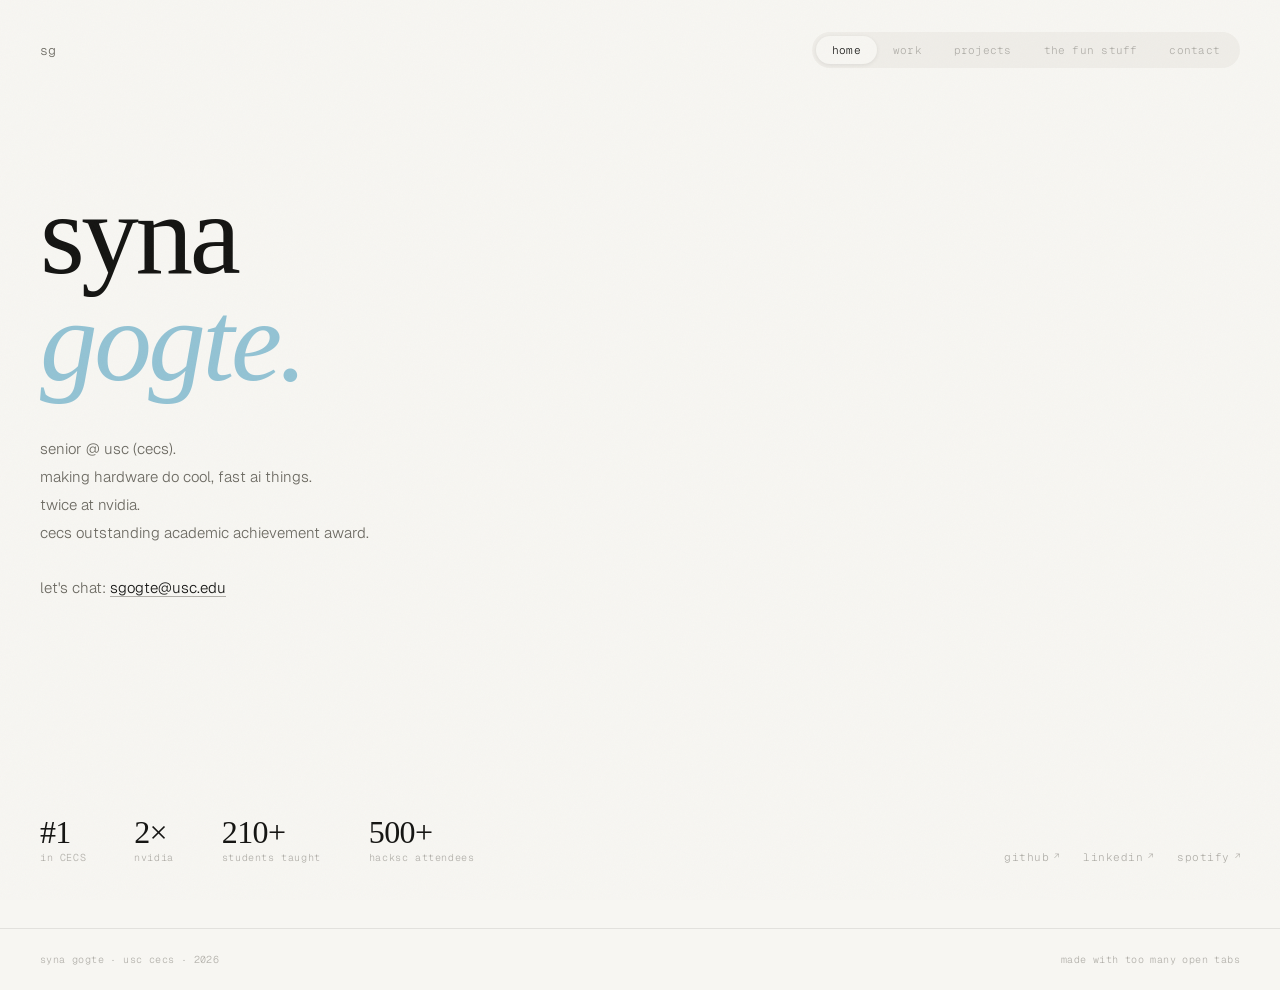
==== index.html @ 551244c1 "first draft" ====
<!DOCTYPE html>
<html lang="en">
<head>
<meta charset="UTF-8">
<meta name="viewport" content="width=device-width, initial-scale=1.0">
<title>syna gogte</title>
<link rel="preconnect" href="https://fonts.googleapis.com">
<link rel="preconnect" href="https://fonts.gstatic.com" crossorigin>
<link href="https://fonts.googleapis.com/css2?family=Zodiak:ital,wght@0,300;0,400;1,300;1,400&family=Geist+Mono:wght@300;400&family=Geist:wght@300;400&display=swap" rel="stylesheet">
<style>
*,*::before,*::after{box-sizing:border-box;margin:0;padding:0}

:root {
  --bg: #F7F6F2;
  --fg: #141412;
  --fg2: #6A6860;
  --fg3: #B0AEA8;
  --accent: #93c3d4;
  --line: rgba(20,20,18,0.09);
  --surface: #EFEDE8;
}

html { scroll-behavior: smooth; }

body {
  background: var(--bg);
  color: var(--fg);
  font-family: 'Geist', sans-serif;
  font-weight: 300;
  min-height: 100vh;
  overflow-x: hidden;
}

/* ── GRAIN ── */
body::after {
  content:'';
  position:fixed;
  inset:0;
  pointer-events:none;
  z-index:999;
  opacity:.35;
  background-image:url("data:image/svg+xml,%3Csvg xmlns='http://www.w3.org/2000/svg' width='300' height='300'%3E%3Cfilter id='n'%3E%3CfeTurbulence type='fractalNoise' baseFrequency='0.75' numOctaves='4' stitchTiles='stitch'/%3E%3C/filter%3E%3Crect width='300' height='300' filter='url(%23n)' opacity='0.08'/%3E%3C/svg%3E");
}

/* ── NAV ── */
nav {
  display: flex;
  justify-content: space-between;
  align-items: center;
  padding: 2rem 2.5rem;
  position: sticky;
  top: 0;
  z-index: 50;
  background: var(--bg);
  border-bottom: 1px solid transparent;
  transition: border-color .3s;
}
nav.scrolled { border-bottom-color: var(--line); }

.nav-logo {
  font-family: 'Geist Mono', monospace;
  font-size: 13px;
  font-weight: 300;
  color: var(--fg2);
  text-decoration: none;
  letter-spacing: -0.01em;
}

.nav-tabs {
  display: flex;
  gap: 0;
  background: var(--surface);
  border-radius: 100px;
  padding: 4px;
}

.nav-tab {
  font-family: 'Geist Mono', monospace;
  font-size: 11px;
  font-weight: 300;
  letter-spacing: 0.02em;
  color: var(--fg3);
  background: none;
  border: none;
  padding: 7px 16px;
  border-radius: 100px;
  cursor: pointer;
  transition: background .2s, color .2s;
  white-space: nowrap;
}
.nav-tab.active {
  background: var(--bg);
  color: var(--fg);
  box-shadow: 0 1px 4px rgba(0,0,0,0.08);
}
.nav-tab:hover:not(.active) { color: var(--fg2); }

/* ── PANELS ── */
.panel { display: none; }
.panel.active { display: block; }

/* ── HOME ── */
.home {
  padding: 5rem 2.5rem 4rem;
  min-height: calc(100vh - 73px);
  display: flex;
  flex-direction: column;
  justify-content: space-between;
}

.home-top {}

.home-name {
  font-family: 'Zodiak', serif;
  font-size: clamp(3.8rem, 9vw, 8.5rem);
  font-weight: 300;
  line-height: 0.93;
  letter-spacing: -0.03em;
  margin-bottom: 2.5rem;
  opacity: 0;
  animation: up .9s .1s forwards;
}

.home-name em {
  font-style: italic;
  color: var(--accent);
}

.home-desc {
  max-width: 400px;
  font-size: 15px;
  line-height: 1.85;
  color: var(--fg2);
  opacity: 0;
  animation: up .9s .3s forwards;
}

.home-desc a {
  color: var(--fg);
  text-decoration: underline;
  text-underline-offset: 3px;
  text-decoration-color: var(--fg3);
  transition: text-decoration-color .2s;
}
.home-desc a:hover { text-decoration-color: var(--accent); }

.home-bottom {
  display: flex;
  justify-content: space-between;
  align-items: flex-end;
  opacity: 0;
  animation: up .9s .5s forwards;
}

.home-facts {
  display: flex;
  gap: 3rem;
}

.fact {}

.fact-val {
  font-family: 'Zodiak', serif;
  font-size: 2rem;
  font-weight: 300;
  letter-spacing: -0.02em;
  color: var(--fg);
  line-height: 1;
  margin-bottom: 3px;
}

.fact-label {
  font-family: 'Geist Mono', monospace;
  font-size: 10px;
  color: var(--fg3);
  letter-spacing: 0.06em;
}

.home-links {
  display: flex;
  gap: 1.5rem;
}

.home-link {
  font-family: 'Geist Mono', monospace;
  font-size: 11px;
  color: var(--fg3);
  text-decoration: none;
  letter-spacing: 0.04em;
  transition: color .2s;
  display: flex;
  align-items: center;
  gap: 5px;
}
.home-link:hover { color: var(--accent); }
.home-link::after { content: '↗'; font-size: 9px; }

/* ── WORK ── */
.work { padding: 3.5rem 2.5rem 5rem; }

.section-intro {
  font-size: 13px;
  color: var(--fg3);
  font-family: 'Geist Mono', monospace;
  margin-bottom: 3rem;
  letter-spacing: 0.02em;
}

.job {
  display: grid;
  grid-template-columns: 200px 1fr;
  gap: 2rem;
  padding: 2rem 0;
  border-top: 1px solid var(--line);
}
.job:last-child { border-bottom: 1px solid var(--line); }

.job-left {}

.job-co {
  font-family: 'Zodiak', serif;
  font-size: 1.05rem;
  font-weight: 300;
  letter-spacing: -0.01em;
  color: var(--fg);
  margin-bottom: 3px;
}

.job-when {
  font-family: 'Geist Mono', monospace;
  font-size: 10px;
  color: var(--fg3);
  letter-spacing: 0.04em;
  line-height: 1.6;
}

.job-right {}

.job-title {
  font-size: 13px;
  font-weight: 400;
  color: var(--fg2);
  margin-bottom: 0.8rem;
}

.job-bullets {
  list-style: none;
  display: flex;
  flex-direction: column;
  gap: 0.45rem;
}

.job-bullets li {
  font-size: 13px;
  color: var(--fg2);
  line-height: 1.65;
  padding-left: 16px;
  position: relative;
}
.job-bullets li::before {
  content: '—';
  position: absolute;
  left: 0;
  color: var(--fg3);
  font-size: 11px;
}

.job-tag {
  display: inline-block;
  margin-top: 10px;
  font-family: 'Geist Mono', monospace;
  font-size: 10px;
  padding: 3px 10px;
  border-radius: 100px;
  background: rgba(200,91,42,0.1);
  color: var(--accent);
  letter-spacing: 0.06em;
}

/* ── PROJECTS ── */
.projects { padding: 3.5rem 2.5rem 5rem; }

.proj-grid {
  display: grid;
  grid-template-columns: repeat(3, 1fr);
  gap: 1px;
  background: var(--line);
  border: 1px solid var(--line);
  border-radius: 2px;
  overflow: hidden;
}

.proj {
  background: var(--bg);
  padding: 1.8rem;
  display: flex;
  flex-direction: column;
  gap: 0.6rem;
  transition: background .2s;
  position: relative;
}
.proj:hover { background: var(--surface); }

.proj-kind {
  font-family: 'Geist Mono', monospace;
  font-size: 9px;
  letter-spacing: 0.12em;
  color: var(--fg3);
  text-transform: uppercase;
}

.proj-name {
  font-family: 'Zodiak', serif;
  font-size: 1.05rem;
  font-weight: 300;
  letter-spacing: -0.01em;
  color: var(--fg);
  line-height: 1.25;
}

.proj-desc {
  font-size: 12.5px;
  color: var(--fg2);
  line-height: 1.65;
  flex: 1;
}

.proj-stack {
  display: flex;
  flex-wrap: wrap;
  gap: 4px;
  margin-top: 4px;
}

.chip {
  font-family: 'Geist Mono', monospace;
  font-size: 9px;
  letter-spacing: 0.04em;
  padding: 3px 7px;
  border: 1px solid var(--line);
  border-radius: 2px;
  color: var(--fg3);
}

.proj-link-row {
  margin-top: 6px;
}
.proj-link-row a {
  font-family: 'Geist Mono', monospace;
  font-size: 10px;
  color: var(--accent);
  text-decoration: none;
  letter-spacing: 0.04em;
  opacity: 0;
  transition: opacity .2s;
}
.proj:hover .proj-link-row a { opacity: 1; }

/* ── THE REST ── */
.fun { padding: 3.5rem 2.5rem 5rem; }

.fun-layout {
  display: grid;
  grid-template-columns: 1fr 1fr;
  gap: 4rem;
  max-width: 800px;
}

.fun-block { margin-bottom: 2.5rem; }

.fun-label {
  font-family: 'Geist Mono', monospace;
  font-size: 10px;
  letter-spacing: 0.1em;
  color: var(--fg3);
  text-transform: uppercase;
  margin-bottom: 1rem;
  display: flex;
  align-items: center;
  gap: 8px;
}
.fun-label::after {
  content: '';
  flex: 1;
  height: 1px;
  background: var(--line);
}

.fun-text {
  font-size: 13.5px;
  color: var(--fg2);
  line-height: 1.8;
}

.fun-list {
  list-style: none;
  display: flex;
  flex-direction: column;
  gap: 0.5rem;
}

.fun-list li {
  font-size: 13px;
  color: var(--fg2);
  display: grid;
  grid-template-columns: 1.2rem 1fr;
  gap: 8px;
  align-items: baseline;
}

.fun-pill-row {
  display: flex;
  flex-wrap: wrap;
  gap: 6px;
}

.fun-pill {
  font-size: 12px;
  padding: 5px 13px;
  border: 1px solid var(--line);
  border-radius: 100px;
  color: var(--fg2);
  background: var(--surface);
  cursor: default;
  transition: all .2s;
}
.fun-pill:hover {
  border-color: var(--accent);
  color: var(--accent);
}

/* ── CONTACT ── */
.contact {
  padding: 5rem 2.5rem;
  min-height: calc(100vh - 73px);
  display: flex;
  flex-direction: column;
  justify-content: center;
}

.contact-big {
  font-family: 'Zodiak', serif;
  font-size: clamp(2.5rem, 6vw, 5.5rem);
  font-weight: 300;
  line-height: 1.05;
  letter-spacing: -0.025em;
  margin-bottom: 1.5rem;
  max-width: 700px;
}

.contact-big em {
  font-style: italic;
  color: var(--accent);
}

.contact-note {
  font-size: 14px;
  color: var(--fg2);
  margin-bottom: 3rem;
  line-height: 1.8;
  max-width: 380px;
}

.contact-grid {
  display: grid;
  grid-template-columns: repeat(3, auto);
  gap: 8px;
  width: fit-content;
  margin-bottom: 4rem;
}

.clink {
  display: flex;
  align-items: center;
  gap: 10px;
  padding: 10px 18px;
  border: 1px solid var(--line);
  border-radius: 6px;
  text-decoration: none;
  color: var(--fg2);
  font-size: 12.5px;
  background: var(--surface);
  transition: border-color .2s, color .2s, transform .2s;
  white-space: nowrap;
}
.clink:hover {
  border-color: var(--accent);
  color: var(--fg);
  transform: translateY(-2px);
}

.clink-label {
  font-family: 'Geist Mono', monospace;
  font-size: 9px;
  color: var(--fg3);
  display: block;
  letter-spacing: 0.08em;
  text-transform: uppercase;
  margin-bottom: 1px;
}

.contact-footer-note {
  font-family: 'Geist Mono', monospace;
  font-size: 11px;
  color: var(--fg3);
  letter-spacing: 0.02em;
  border-top: 1px solid var(--line);
  padding-top: 2rem;
  max-width: 420px;
}

/* ── SHARED FOOTER ── */
footer {
  padding: 1.5rem 2.5rem;
  border-top: 1px solid var(--line);
  display: flex;
  justify-content: space-between;
  align-items: center;
}
footer p {
  font-family: 'Geist Mono', monospace;
  font-size: 10px;
  color: var(--fg3);
  letter-spacing: 0.04em;
}

/* ── ANIMATION ── */
@keyframes up {
  from { opacity: 0; transform: translateY(20px); }
  to   { opacity: 1; transform: translateY(0); }
}

.panel.active > * {
  animation: up .6s ease both;
}

/* ── RESPONSIVE ── */
@media (max-width: 680px) {
  nav { padding: 1.2rem 1.5rem; flex-wrap: wrap; gap: 1rem; }
  .nav-tabs { overflow-x: auto; border-radius: 8px; }
  .home, .work, .projects, .fun, .contact { padding-left: 1.5rem; padding-right: 1.5rem; }
  .home { padding-top: 2.5rem; }
  .home-facts { gap: 1.5rem; }
  .home-bottom { flex-direction: column; align-items: flex-start; gap: 1.5rem; }
  .job { grid-template-columns: 1fr; gap: 0.4rem; }
  .proj-grid { grid-template-columns: 1fr; }
  .fun-layout { grid-template-columns: 1fr; gap: 0; }
  .contact-grid { grid-template-columns: 1fr 1fr; }
}
</style>
</head>
<body>

<nav id="nav">
  <a href="#" class="nav-logo" onclick="switchTab('home');return false;">sg</a>
  <div class="nav-tabs">
    <button class="nav-tab active" data-tab="home">home</button>
    <button class="nav-tab" data-tab="work">work</button>
    <button class="nav-tab" data-tab="projects">projects</button>
    <button class="nav-tab" data-tab="fun">the fun stuff</button>
    <button class="nav-tab" data-tab="contact">contact</button>
  </div>
</nav>

<!-- ═══ HOME ═══ -->
<div class="panel active" id="panel-home">
  <div class="home">
    <div class="home-top">
      <h1 class="home-name">syna<br><em>gogte.</em></h1>
      <p class="home-desc">
        senior @ usc (cecs).<br>
        making hardware do cool, fast ai things.<br>
        twice at nvidia. <br>
        cecs outstanding academic achievement award. <br>
        <br>
        let's chat: <a href="mailto:sgogte@usc.edu">sgogte@usc.edu</a>
      </p>
    </div>
    <div class="home-bottom">
      <div class="home-facts">
        <div class="fact">
          <div class="fact-val">#1</div>
          <div class="fact-label">in CECS</div>
        </div>
        <div class="fact">
          <div class="fact-val">2×</div>
          <div class="fact-label">nvidia</div>
        </div>
        <div class="fact">
          <div class="fact-val">210+</div>
          <div class="fact-label">students taught</div>
        </div>
        <div class="fact">
          <div class="fact-val">500+</div>
          <div class="fact-label">hacksc attendees</div>
        </div>
      </div>
      <div class="home-links">
        <a href="https://github.com/synagogte" target="_blank" class="home-link">github</a>
        <a href="https://www.linkedin.com/in/syna-gogte/" target="_blank" class="home-link">linkedin</a>
        <a href="https://open.spotify.com/user/jamhklyqd04l2jdpq8fckkib6" target="_blank" class="home-link">spotify</a>
      </div>
    </div>
  </div>
</div>

<!-- ═══ WORK ═══ -->
<div class="panel" id="panel-work">
  <div class="work">
    <p class="section-intro">// where i've been</p>

    <div class="job">
      <div class="job-left">
        <div class="job-co">nvidia</div>
        <div class="job-when">santa clara<br>may–aug 2025</div>
        <span class="job-tag">most recent</span>
      </div>
      <div class="job-right">
        <div class="job-title">systems software engineering intern</div>
        <ul class="job-bullets">
          <li>profile-guided optimizations → 20% faster execution, millions in annual savings</li>
          <li>built a runtime tracing tool that cut bug resolution time in half</li>
        </ul>
      </div>
    </div>

    <div class="job">
      <div class="job-left">
        <div class="job-co">nvidia</div>
        <div class="job-when">santa clara<br>may–aug 2024</div>
      </div>
      <div class="job-right">
        <div class="job-title">system software engineering intern</div>
        <ul class="job-bullets">
          <li>integrated bullseye coverage into gpu system processes (c), surfaced 20% total code coverage</li>
          <li>implemented gsp-rm coverage collection — 10% fewer code bugs</li>
        </ul>
      </div>
    </div>

    <div class="job">
      <div class="job-left">
        <div class="job-co">usc viterbi</div>
        <div class="job-when">los angeles<br>aug 2023–now</div>
      </div>
      <div class="job-right">
        <div class="job-title">course producer — ee109 / ee250</div>
        <ul class="job-bullets">
          <li>teaching embedded systems + distributed systems to 210+ students</li>
          <li>weekly labs, office hours, grading — basically a ta but cooler</li>
        </ul>
      </div>
    </div>

    <div class="job">
      <div class="job-left">
        <div class="job-co">usc anrg</div>
        <div class="job-when">los angeles<br>aug 2024–now</div>
      </div>
      <div class="job-right">
        <div class="job-title">undergraduate researcher</div>
        <ul class="job-bullets">
          <li>scheduling algorithms for conditional task graphs — targeting 20% makespan reduction</li>
        </ul>
      </div>
    </div>

    <div class="job">
      <div class="job-left">
        <div class="job-co">bmc software</div>
        <div class="job-when">santa clara<br>may–nov 2023</div>
      </div>
      <div class="job-right">
        <div class="job-title">r&d intern</div>
        <ul class="job-bullets">
          <li>built an internal chatbot with flask api + python</li>
        </ul>
      </div>
    </div>

    <div class="job">
      <div class="job-left">
        <div class="job-co">hacksc</div>
        <div class="job-when">los angeles<br>2023–now</div>
      </div>
      <div class="job-right">
        <div class="job-title">community lead</div>
        <ul class="job-bullets">
          <li>organized workshops, speakers, events for usc's annual hackathon — 500+ people</li>
        </ul>
      </div>
    </div>

  </div>
</div>

<!-- ═══ PROJECTS ═══ -->
<div class="panel" id="panel-projects">
  <div class="projects">
    <p class="section-intro">// things i've built</p>
    <div class="proj-grid">

      <div class="proj">
        <div class="proj-kind">llm · ml</div>
        <div class="proj-name">fine-tuning llama 3.2</div>
        <div class="proj-desc">custom pytorch pipeline with lora + mixed precision. trainable params down to 0.113% of the model. 35% less memory, 2× faster — single 16gb gpu.</div>
        <div class="proj-stack">
          <span class="chip">pytorch</span><span class="chip">lora</span><span class="chip">llama</span><span class="chip">cuda</span>
        </div>
        <div class="proj-link-row"><a href="https://github.com/synagogte/ml-systems-final-project-synagogte" target="_blank">github ↗</a></div>
      </div>

      <div class="proj">
        <div class="proj-kind">hardware · fpga</div>
        <div class="proj-name">connect 4 on fpga</div>
        <div class="proj-desc">rtl state machine in verilog. full connect 4 on real hardware, no soft cpu cheating.</div>
        <div class="proj-stack">
          <span class="chip">verilog</span><span class="chip">rtl</span><span class="chip">fpga</span>
        </div>
        <div class="proj-link-row"><a href="https://github.com/synagogte/fpga-connect4" target="_blank">github ↗</a></div>
      </div>

      <div class="proj">
        <div class="proj-kind">ml · hardware</div>
        <div class="proj-name">cnn on fpga</div>
        <div class="proj-desc">trained in python, forward pass deployed in systemverilog for variable inputs. nios ii + c for backprop. ~80% accuracy on actual silicon.</div>
        <div class="proj-stack">
          <span class="chip">systemverilog</span><span class="chip">nios ii</span><span class="chip">c</span><span class="chip">modelsim</span>
        </div>
        <div class="proj-link-row"><a href="https://github.com/synagogte/cnn_fpga" target="_blank">github ↗</a></div>
      </div>

      <div class="proj">
        <div class="proj-kind">iot · audio</div>
        <div class="proj-name">spotify song recommender</div>
        <div class="proj-desc">raspberry pi + grove sensors read ambient noise → picks from your spotify top tracks. 95% accuracy. yes, this was a class project.</div>
        <div class="proj-stack">
          <span class="chip">python</span><span class="chip">flask</span><span class="chip">raspberry pi</span><span class="chip">spotify api</span>
        </div>
        <div class="proj-link-row"><a href="https://github.com/synagogte/spotify_tracker" target="_blank">github ↗</a></div>
      </div>

      <div class="proj">
        <div class="proj-kind">full stack</div>
        <div class="proj-name">restaurant tracker</div>
        <div class="proj-desc">yelp api + sql backend + clean frontend. search restaurants, save favorites, book tables.</div>
        <div class="proj-stack">
          <span class="chip">java</span><span class="chip">sql</span><span class="chip">yelp api</span><span class="chip">js</span>
        </div>
        <div class="proj-link-row"><a href="https://github.com/synagogte/restauranttracker" target="_blank">github ↗</a></div>
      </div>

    </div>
  </div>
</div>

<!-- ═══ THE REST ═══ -->
<div class="panel" id="panel-fun">
  <div class="fun">
    <p class="section-intro">// the stuff that makes me not a robot</p>
    <div class="fun-layout">
      <div>
        <div class="fun-block">
          <div class="fun-label">music</div>
          <div class="fun-text">
            hyperpop when i'm energized, ambient when i'm in the zone, bollywood on road trips — non-negotiable. i have opinions about playlists and the shuffle algorithm is personally offensive to me.<br><br>
            <a href="https://open.spotify.com/user/jamhklyqd04l2jdpq8fckkib6" target="_blank" style="color:var(--accent);font-size:12px;text-underline-offset:3px;">→ see what i'm listening to</a>
          </div>
        </div>

        <div class="fun-block">
          <div class="fun-label">currently into</div>
          <ul class="fun-list">
            <li><span>☕</span> hunting the best matcha latte in LA</li>
            <li><span>📖</span> reading anything about how things get built</li>
            <li><span>🏔️</span> griffith trails, runyon, eaton canyon</li>
            <li><span>📌</span> maintaining 47 pinterest boards</li>
            <li><span>🏋️</span> gym. consistently, somehow.</li>
          </ul>
        </div>

        <div class="fun-block">
          <div class="fun-label">genuinely fascinating to me</div>
          <ul class="fun-list">
            <!-- <li><span>→</span> spotify's dj feature (the engineering is insane)</li> -->
            <li><span>→</span> how llm inference gets optimized</li>
            <li><span>→</span> gpu memory hierarchies</li>
            <li><span>→</span> why some products feel inevitable in retrospect</li>
          </ul>
        </div>
      </div>

      <div>
        <div class="fun-block">
          <div class="fun-label">have been to</div>
          <div class="fun-pill-row">
            <span class="fun-pill">malaysia 🇲🇾</span>
            <span class="fun-pill">india 🇮🇳</span>
            <span class="fun-pill">road trips</span>
            <span class="fun-pill">anywhere with good food</span>
            <span class="fun-pill">night markets</span>
            <span class="fun-pill">bookshops abroad</span>
          </div>
        </div>

        <div class="fun-block">
          <div class="fun-label">other facts</div>
          <ul class="fun-list">
            <li><span>→</span> community lead for hacksc — helped bring 500+ people together</li>
            <li><span>→</span> teaching embedded systems since sophomore year</li>
            <!-- <li><span>→</span> first website said "hi!!!" — this is the glow-up</li> -->
            <li><span>→</span> will always recommend a café over a library</li>
            <li><span>→</span> instagram is <a href="https://instagram.com/synasgogte" target="_blank" style="color:var(--accent);text-underline-offset:3px;">@synasgogte</a></li>
          </ul>
        </div>

        <div class="fun-block">
          <div class="fun-label">skills (actually)</div>
          <div class="fun-pill-row">
            <span class="fun-pill">python</span>
            <span class="fun-pill">c / c++</span>
            <span class="fun-pill">verilog</span>
            <span class="fun-pill">pytorch</span>
            <span class="fun-pill">java</span>
            <span class="fun-pill">react</span>
            <span class="fun-pill">linux</span>
            <span class="fun-pill">cuda</span>
            <span class="fun-pill">git</span>
            <span class="fun-pill">figma</span>
          </div>
        </div>
      </div>
    </div>
  </div>
</div>

<!-- ═══ CONTACT ═══ -->
<div class="panel" id="panel-contact">
  <div class="contact">
    <h2 class="contact-big">let's build<br>something <em>interesting.</em></h2>
    <p class="contact-note">for work stuff, collabs, research chats, or literally just to say hi. i'm a real person who checks email.</p>
    <div class="contact-grid">
      <a href="mailto:sgogte@usc.edu" class="clink">
        <div><span class="clink-label">email</span>sgogte@usc.edu</div>
      </a>
      <a href="https://www.linkedin.com/in/syna-gogte/" target="_blank" class="clink">
        <div><span class="clink-label">linkedin</span>syna-gogte</div>
      </a>
      <a href="https://github.com/synagogte" target="_blank" class="clink">
        <div><span class="clink-label">github</span>synagogte</div>
      </a>
      <a href="https://open.spotify.com/user/jamhklyqd04l2jdpq8fckkib6" target="_blank" class="clink">
        <div><span class="clink-label">spotify</span>what i'm playing</div>
      </a>
      <a href="https://www.instagram.com/synasgogte/" target="_blank" class="clink">
        <div><span class="clink-label">instagram</span>@synasgogte</div>
      </a>
      <a href="https://www.pinterest.com/synagogte/" target="_blank" class="clink">
        <div><span class="clink-label">pinterest</span>synagogte</div>
      </a>
    </div>
    <p class="contact-footer-note">based in los angeles + bay area. graduating may 2026. open to what's next.</p>
  </div>
</div>

<footer>
  <p>syna gogte · usc cecs · 2026</p>
  <p>made with too many open tabs</p>
</footer>

<script>
function switchTab(name) {
  document.querySelectorAll('.nav-tab').forEach(t => {
    t.classList.toggle('active', t.dataset.tab === name);
  });
  document.querySelectorAll('.panel').forEach(p => {
    const on = p.id === 'panel-' + name;
    p.classList.toggle('active', on);
    if (on) {
      p.style.animation = 'none';
      p.offsetHeight;
      p.style.animation = '';
    }
  });
  window.scrollTo({ top: 0, behavior: 'smooth' });
}

document.querySelectorAll('.nav-tab').forEach(btn => {
  btn.addEventListener('click', () => switchTab(btn.dataset.tab));
});

window.addEventListener('scroll', () => {
  document.getElementById('nav').classList.toggle('scrolled', window.scrollY > 10);
});
</script>
</body>
</html>
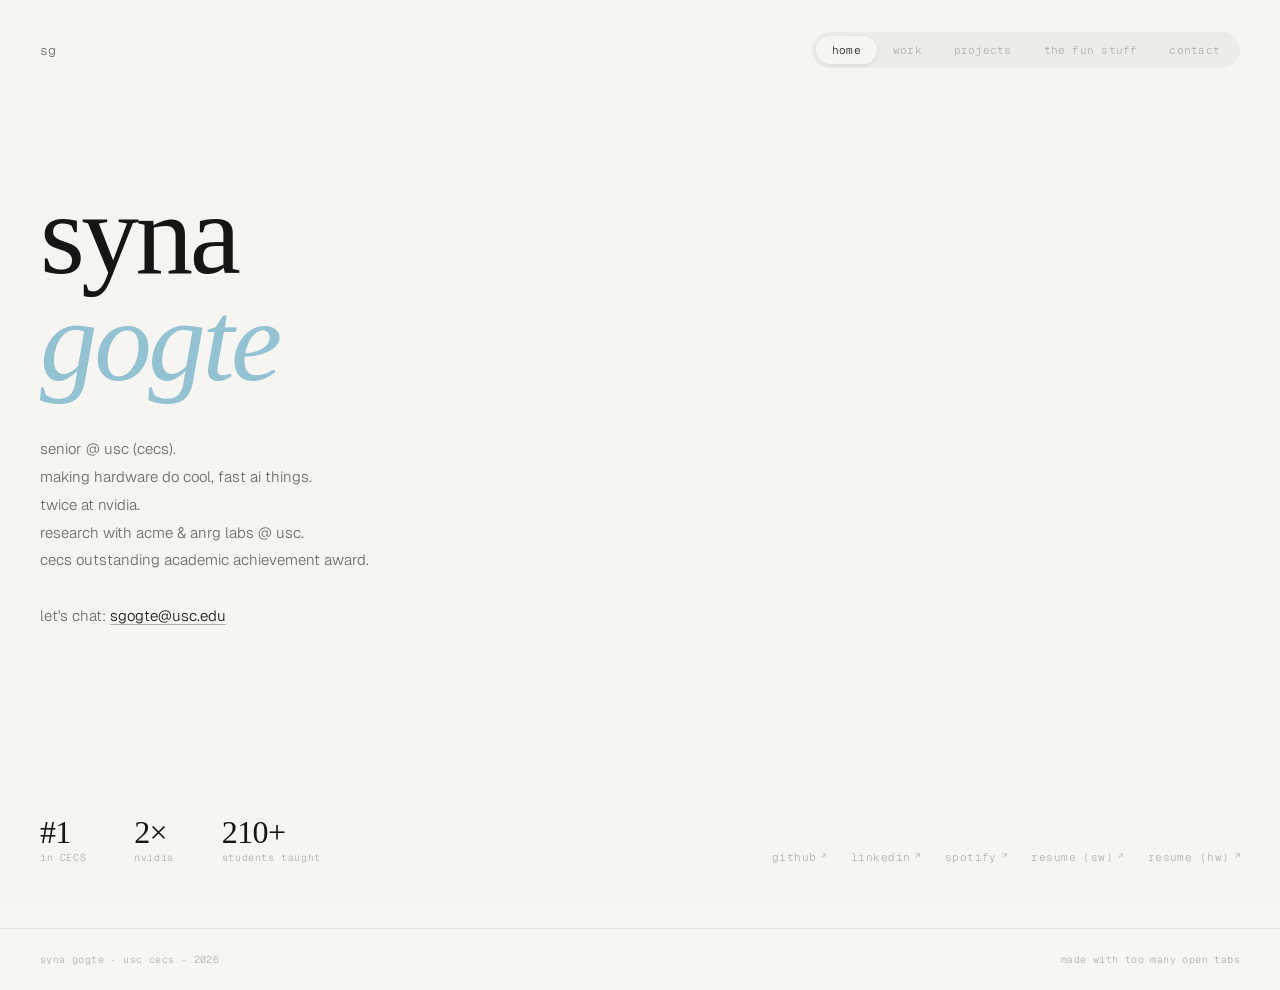
==== commit 80d67b56: "resumes" ====
--- a/index.html
+++ b/index.html
@@ -566,11 +566,12 @@
 <div class="panel active" id="panel-home">
   <div class="home">
     <div class="home-top">
-      <h1 class="home-name">syna<br><em>gogte.</em></h1>
+      <h1 class="home-name">syna<br><em>gogte</em></h1>
       <p class="home-desc">
         senior @ usc (cecs).<br>
         making hardware do cool, fast ai things.<br>
         twice at nvidia. <br>
+        research with acme & anrg labs @ usc. <br>
         cecs outstanding academic achievement award. <br>
         <br>
         let's chat: <a href="mailto:sgogte@usc.edu">sgogte@usc.edu</a>
@@ -590,15 +591,17 @@
           <div class="fact-val">210+</div>
           <div class="fact-label">students taught</div>
         </div>
-        <div class="fact">
+        <!-- <div class="fact">
           <div class="fact-val">500+</div>
           <div class="fact-label">hacksc attendees</div>
-        </div>
+        </div> -->
       </div>
       <div class="home-links">
         <a href="https://github.com/synagogte" target="_blank" class="home-link">github</a>
         <a href="https://www.linkedin.com/in/syna-gogte/" target="_blank" class="home-link">linkedin</a>
         <a href="https://open.spotify.com/user/jamhklyqd04l2jdpq8fckkib6" target="_blank" class="home-link">spotify</a>
+        <a href="syna_gogte_resume_sw.pdf" download class="home-link">resume (sw)</a>
+        <a href="syna_gogte_resume_hw.pdf" download class="home-link">resume (hw)</a>
       </div>
     </div>
   </div>
@@ -644,10 +647,10 @@
         <div class="job-when">los angeles<br>aug 2023–now</div>
       </div>
       <div class="job-right">
-        <div class="job-title">course producer — ee109 / ee250</div>
+        <div class="job-title">course producer — ee109 / ee250 / ee345/ cs353 (half of the viterbi classes tbh) </div>
         <ul class="job-bullets">
-          <li>teaching embedded systems + distributed systems to 210+ students</li>
-          <li>weekly labs, office hours, grading — basically a ta but cooler</li>
+          <li>teaching embedded systems + distributed systems/ networking + digital circuitsto 210+ students</li>
+          <li>weekly labs, office hours, grading — basically a ta but cooler + more fun + able to meet more peers</li>
         </ul>
       </div>
     </div>
@@ -661,6 +664,18 @@
         <div class="job-title">undergraduate researcher</div>
         <ul class="job-bullets">
           <li>scheduling algorithms for conditional task graphs — targeting 20% makespan reduction</li>
+        </ul>
+      </div>
+    </div>
+    <div class="job">
+      <div class="job-left">
+        <div class="job-co">usc acme</div>
+        <div class="job-when">los angeles<br>aug 2023–may 2024</div>
+      </div>
+      <div class="job-right">
+        <div class="job-title">undergraduate researcher</div>
+        <ul class="job-bullets">
+          <li>fine-tuned rnns for human activity recognition — improved accuracy of the system by 50%</li>
         </ul>
       </div>
     </div>
@@ -708,6 +723,16 @@
           <span class="chip">pytorch</span><span class="chip">lora</span><span class="chip">llama</span><span class="chip">cuda</span>
         </div>
         <div class="proj-link-row"><a href="https://github.com/synagogte/ml-systems-final-project-synagogte" target="_blank">github ↗</a></div>
+      </div>
+
+      <div class="proj">
+        <div class="proj-kind">ml · hardware</div>
+        <div class="proj-name">squeezenet on fpga</div>
+        <div class="proj-desc">full squeezenet architecture for inference on an fpga board — quantization, all modules. trained in python to get weights, then deployed directly on hardware.</div>
+        <div class="proj-stack">
+          <span class="chip">python</span><span class="chip">systemverilog</span><span class="chip">quartus</span><span class="chip">fpga</span>
+        </div>
+        <div class="proj-link-row"><a href="https://github.com/synagogte/squeezenet_fpga" target="_blank">github ↗</a></div>
       </div>
 
       <div class="proj">
@@ -763,7 +788,7 @@
         <div class="fun-block">
           <div class="fun-label">music</div>
           <div class="fun-text">
-            hyperpop when i'm energized, ambient when i'm in the zone, bollywood on road trips — non-negotiable. i have opinions about playlists and the shuffle algorithm is personally offensive to me.<br><br>
+            hyperpop when i'm energized, ambient when i'm in the zone, 2010 bangerz on road trips — non-negotiable. i have opinions about playlists and the shuffle algorithm is personally offensive to me.<br><br>
             <a href="https://open.spotify.com/user/jamhklyqd04l2jdpq8fckkib6" target="_blank" style="color:var(--accent);font-size:12px;text-underline-offset:3px;">→ see what i'm listening to</a>
           </div>
         </div>
@@ -775,7 +800,8 @@
             <li><span>📖</span> reading anything about how things get built</li>
             <li><span>🏔️</span> griffith trails, runyon, eaton canyon</li>
             <li><span>📌</span> maintaining 47 pinterest boards</li>
-            <li><span>🏋️</span> gym. consistently, somehow.</li>
+            <li><span>🏋️</span> gym. a body building comp perhaps...</li>
+            <li><span>🏋️</span> most importantly, senior year maxxing</li>
           </ul>
         </div>
 
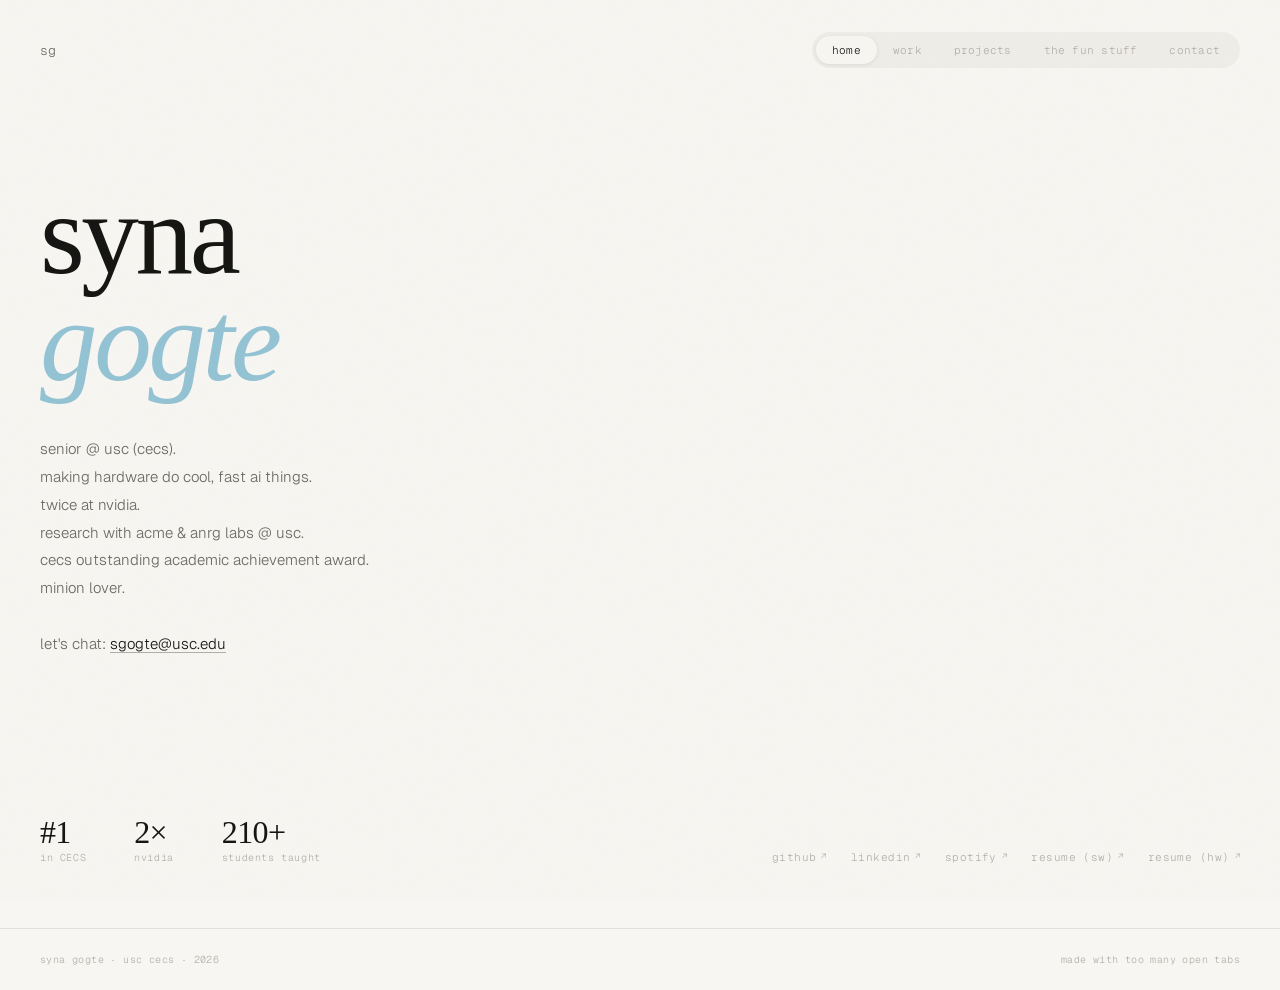
==== commit 613f57a8: "knit" ====
--- a/index.html
+++ b/index.html
@@ -427,6 +427,11 @@
 .fun-pill:hover {
   border-color: var(--accent);
   color: var(--accent);
+}
+
+.accent-link {
+  color: var(--accent);
+  text-underline-offset: 3px;
 }
 
 /* ── CONTACT ── */
@@ -573,6 +578,7 @@
         twice at nvidia. <br>
         research with acme & anrg labs @ usc. <br>
         cecs outstanding academic achievement award. <br>
+        minion lover. <br>
         <br>
         let's chat: <a href="mailto:sgogte@usc.edu">sgogte@usc.edu</a>
       </p>
@@ -600,8 +606,8 @@
         <a href="https://github.com/synagogte" target="_blank" class="home-link">github</a>
         <a href="https://www.linkedin.com/in/syna-gogte/" target="_blank" class="home-link">linkedin</a>
         <a href="https://open.spotify.com/user/jamhklyqd04l2jdpq8fckkib6" target="_blank" class="home-link">spotify</a>
-        <a href="syna_gogte_resume_sw.pdf" download class="home-link">resume (sw)</a>
-        <a href="syna_gogte_resume_hw.pdf" download class="home-link">resume (hw)</a>
+        <a href="syna_gogte_resume_sw.pdf" target="_blank" class="home-link">resume (sw)</a>
+        <a href="syna_gogte_resume_hw.pdf" target="_blank" class="home-link">resume (hw)</a>
       </div>
     </div>
   </div>
@@ -633,7 +639,7 @@
         <div class="job-when">santa clara<br>may–aug 2024</div>
       </div>
       <div class="job-right">
-        <div class="job-title">system software engineering intern</div>
+        <div class="job-title">systems software engineering intern</div>
         <ul class="job-bullets">
           <li>integrated bullseye coverage into gpu system processes (c), surfaced 20% total code coverage</li>
           <li>implemented gsp-rm coverage collection — 10% fewer code bugs</li>
@@ -789,19 +795,22 @@
           <div class="fun-label">music</div>
           <div class="fun-text">
             hyperpop when i'm energized, ambient when i'm in the zone, 2010 bangerz on road trips — non-negotiable. i have opinions about playlists and the shuffle algorithm is personally offensive to me.<br><br>
-            <a href="https://open.spotify.com/user/jamhklyqd04l2jdpq8fckkib6" target="_blank" style="color:var(--accent);font-size:12px;text-underline-offset:3px;">→ see what i'm listening to</a>
+            <a href="https://open.spotify.com/user/jamhklyqd04l2jdpq8fckkib6" target="_blank" style="color:var(--accent);text-underline-offset:3px;">→ see what i'm listening to</a>
           </div>
         </div>
 
         <div class="fun-block">
           <div class="fun-label">currently into</div>
           <ul class="fun-list">
-            <li><span>☕</span> hunting the best matcha latte in LA</li>
+            <li><span>☕</span> hunting the best matcha latte in LA and the bay, follow me on beli @sgogte</li>
             <li><span>📖</span> reading anything about how things get built</li>
             <li><span>🏔️</span> griffith trails, runyon, eaton canyon</li>
             <li><span>📌</span> maintaining 47 pinterest boards</li>
             <li><span>🏋️</span> gym. a body building comp perhaps...</li>
-            <li><span>🏋️</span> most importantly, senior year maxxing</li>
+            <li><span>🍌</span> the minions!! and the new movie coming out this july</li>
+            <li><span>🧶</span> <span><a href="knitting.html" class="accent-link"> knitting! </a> i just finished my first sweater</span></li>
+            <li><span>✈️</span> most importantly: senior year maxxing - reach out for my flighty!! (20 flights this year)</li>
+            
           </ul>
         </div>
 
@@ -812,6 +821,7 @@
             <li><span>→</span> how llm inference gets optimized</li>
             <li><span>→</span> gpu memory hierarchies</li>
             <li><span>→</span> why some products feel inevitable in retrospect</li>
+            <li><span>→</span><span>click <a href="thoughts.html" class="accent-link"> here</a> for some of my thoughts</span></li>
           </ul>
         </div>
       </div>
@@ -826,6 +836,7 @@
             <span class="fun-pill">anywhere with good food</span>
             <span class="fun-pill">night markets</span>
             <span class="fun-pill">bookshops abroad</span>
+            <span class="fun-pill"><a href="travel.html" style=text-decoration:none;color:inherit;> click for more</a></span>
           </div>
         </div>
 
@@ -836,7 +847,7 @@
             <li><span>→</span> teaching embedded systems since sophomore year</li>
             <!-- <li><span>→</span> first website said "hi!!!" — this is the glow-up</li> -->
             <li><span>→</span> will always recommend a café over a library</li>
-            <li><span>→</span> instagram is <a href="https://instagram.com/synasgogte" target="_blank" style="color:var(--accent);text-underline-offset:3px;">@synasgogte</a></li>
+            <li><span>→</span> <span>instagram is <a href="https://instagram.com/synasgogte" target="_blank" class="accent-link">@synasgogte</a></span></li>
           </ul>
         </div>
 
